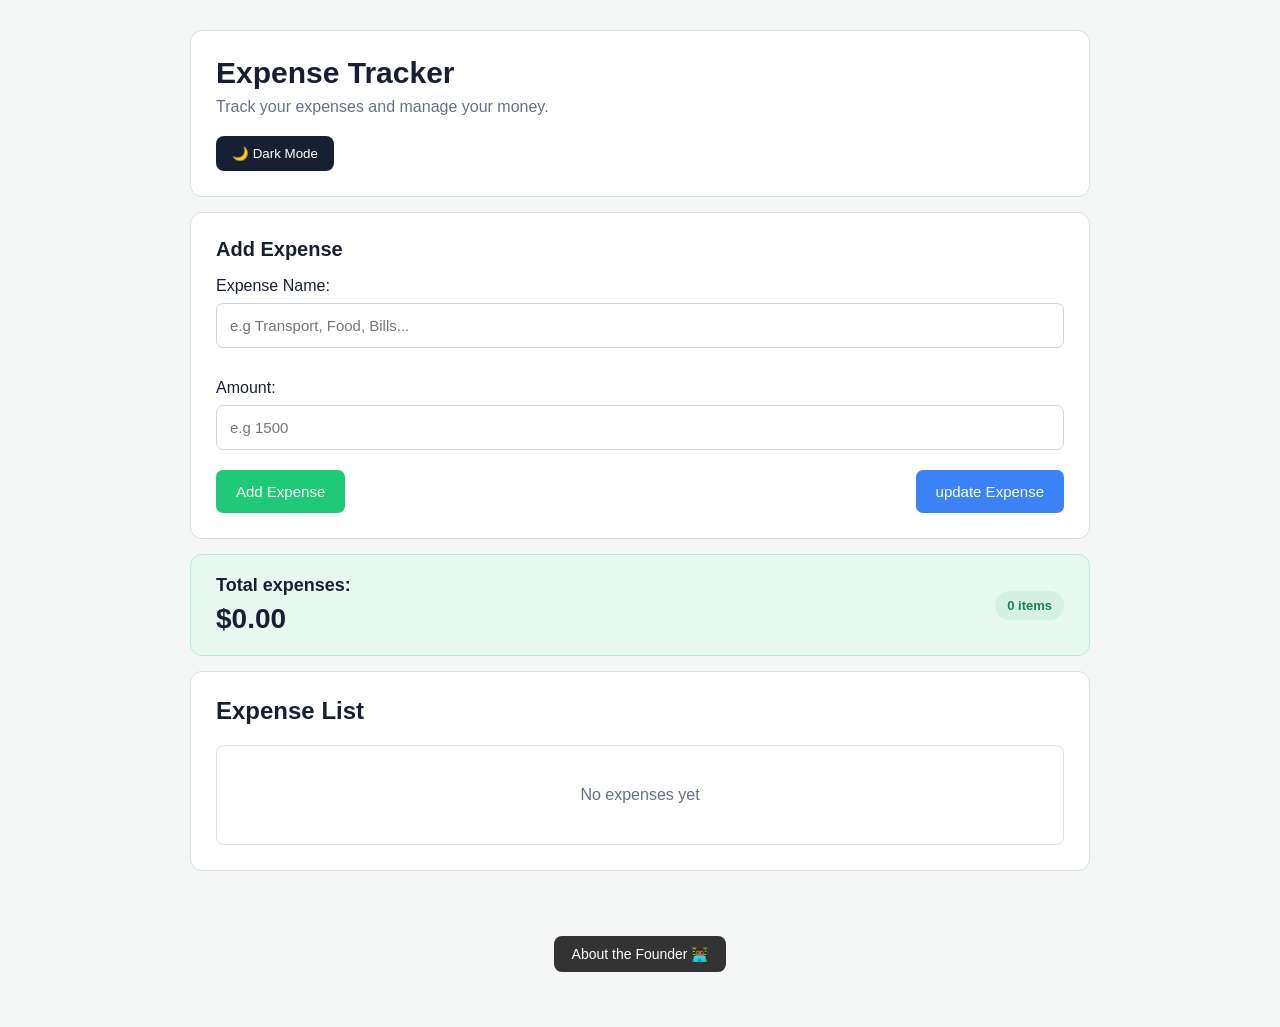
==== index.html @ 55cc368f "Rename expense-tracker.html to index.html" ====
<!DOCTYPE html>
<html>
  <head>
    <link rel="stylesheet" href="expenseui.css">
    <title>Expense Tracker</title>

  </head>
  <body>
      <header>
        <h1>Expense Tracker</h1>
        <p>Track your expenses and manage your money. </p>
        <button class="theme-button">🌙 Dark Mode</button>
      </header>

      <section>
        <p>Add Expense</p>
        <p>Expense Name:</p>
        <input class="expense-name" type="text" placeholder="e.g Transport, Food, Bills...">
        <p>Amount:</p>
        <input class="expense-amount" type="number" placeholder="e.g 1500">
        
        <div class="expenses-buttons">
          <button class="add-button">Add Expense</button>
          <button class="update-button">update Expense</button>
        </div>
        
        
      </section>

      <div class="total-expense">
        <div>
          <h2 >Total expenses:</h2>
         <p class="total-amount">$0.00</p>
        </div>
        
        <p class="expense-count">0 items</p>
      </div>

      <main>
        <h2 >Expense List</h2>
        <div  class="expense-list">
           <p class="no-expenses">No expenses yet</p>
        </div>
       
      </main>

      <footer>
  <a class="founder-link" href="about-founder.html">
    About the Founder 👨🏾‍💻
  </a>
</footer>
<script type="module" src="tracker.js"></script>
  </body>
</html>
---- expenseui.css ----
/* =========================
   GENERAL
========================= */

* {
  box-sizing: border-box;
}

body {
  margin: 0;
  padding: 30px 20px;
  font-family: Arial, sans-serif;
  background-color: #f4f7f6;
  color: #172033;
  transition: background-color 0.3s, color 0.3s;
}

header,
section,
.total-expense,
main {
  max-width: 900px;
  margin-left: auto;
  margin-right: auto;
}

/* =========================
   HEADER
========================= */

header {
  padding: 25px;
  background-color: white;
  border: 1px solid #d9e0e8;
  border-radius: 12px;
}

header h1 {
  margin: 0 0 8px;
  font-size: 30px;
}

header p {
  margin: 0 0 20px;
  color: #667085;
}

.theme-button {
  padding: 10px 16px;
  border: none;
  border-radius: 8px;
  background-color: #172033;
  color: white;
  cursor: pointer;
}

.theme-button:hover {
  opacity: 0.85;
}

/* =========================
   ADD EXPENSE
========================= */

section {
  margin-top: 15px;
  padding: 25px;
  background-color: white;
  border: 1px solid #d9e0e8;
  border-radius: 12px;
}

section > p:first-child {
  margin-top: 0;
  font-size: 20px;
  font-weight: bold;
}

section > p {
  margin-bottom: 8px;
}

input {
  width: 100%;
  padding: 13px;
  margin-bottom: 15px;

  border: 1px solid #cbd5e1;
  border-radius: 7px;

  font-size: 15px;
}

input:focus {
  outline: 2px solid #20c978;
  border-color: transparent;
}

/* =========================
   BUTTONS
========================= */

.expenses-buttons {
  display: flex;
  justify-content: space-between;
  align-items: center;
  margin-top: 5px;
}

.add-button,
.update-button {
  padding: 13px 20px;
  border: none;
  border-radius: 7px;
  color: white;
  font-size: 15px;
  cursor: pointer;
}

.add-button {
  background-color: #20c978;
}

.update-button {
  background-color: #3b82f6;
}

.add-button:hover {
  background-color: #18ad66;
}

.update-button:hover {
  background-color: #2563eb;
}

/* =========================
   TOTAL EXPENSE
========================= */

.total-expense {
  margin-top: 15px;
  padding: 20px 25px;

  display: flex;
  justify-content: space-between;
  align-items: center;

  background-color: #e7f8f0;
  border: 1px solid #b9ead3;
  border-radius: 12px;
}

.total-expense h2 {
  margin: 0 0 7px;
  font-size: 18px;
}

.total-amount {
  margin: 0;
  font-size: 28px;
  font-weight: bold;
}

.expense-count {
  margin: 0;
  padding: 7px 12px;

  border-radius: 20px;

  background-color: #d4f1e3;
  color: #168653;

  font-size: 13px;
  font-weight: bold;
}

/* =========================
   EXPENSE LIST
========================= */

main {
  margin-top: 15px;
  padding: 25px;

  background-color: white;
  border: 1px solid #d9e0e8;
  border-radius: 12px;
}

main > h2 {
  margin-top: 0;
}

.expense-list {
  overflow: hidden;
  border: 1px solid #d9e0e8;
  border-radius: 8px;
}

.expense-item {
  display: grid;
  grid-template-columns: 1.5fr 1fr 1fr auto auto;
  gap: 15px;
  align-items: center;

  padding: 17px;

  border-bottom: 1px solid #e1e5eb;
}

.expense-item:last-child {
  border-bottom: none;
}

/* =========================
   DELETE / EDIT
========================= */

.delete-button,
.edit-button {
  padding: 8px 12px;
  border-radius: 6px;
  background-color: transparent;
  cursor: pointer;
}

.delete-button {
  border: 1px solid #ef4444;
  color: #ef4444;
}

.edit-button {
  border: 1px solid #3b82f6;
  color: #3b82f6;
}

.delete-button:hover {
  background-color: #ef4444;
  color: white;
}

.edit-button:hover {
  background-color: #3b82f6;
  color: white;
}

/* =========================
   NO EXPENSES
========================= */

.no-expenses {
  padding: 40px;
  margin: 0;

  text-align: center;
  color: #667085;
}

/* =========================
   DARK MODE
========================= */

.dark-mode {
  background-color: #09111f;
  color: #f1f5f9;
}

.dark-mode header,
.dark-mode section,
.dark-mode main {
  background-color: #101b2b;
  border-color: #26364b;
}

.dark-mode header p,
.dark-mode .no-expenses {
  color: #94a3b8;
}

.dark-mode input {
  background-color: #0b1524;
  color: white;
  border-color: #334155;
}

.dark-mode input::placeholder {
  color: #64748b;
}

.dark-mode .theme-button {
  background-color: #f1f5f9;
  color: #172033;
}

.dark-mode .total-expense {
  background-color: #073528;
  border-color: #126b4c;
}

.dark-mode .expense-count {
  background-color: #126b4c;
  color: #b8f5d7;
}

.dark-mode .expense-list {
  border-color: #26364b;
}

.dark-mode .expense-item {
  border-color: #26364b;
}

/* =========================
   MOBILE
========================= */

@media (max-width: 650px) {

  body {
    padding: 15px;
  }

  header,
  section,
  main,
  .total-expense {
    padding: 18px;
  }

  header h1 {
    font-size: 24px;
  }

  .expenses-buttons {
    gap: 10px;
  }

  .add-button,
  .update-button {
    flex: 1;
  }

  .expense-item {
    grid-template-columns: 1fr;
    gap: 8px;
  }

  .delete-button,
  .edit-button {
    width: 100%;
  }
}
footer {
  text-align: center;
  margin-top: 40px;
  padding: 25px;
}

.founder-link {
  display: inline-block;
  padding: 10px 18px;
  border-radius: 8px;
  background-color: #333;
  color: white;
  text-decoration: none;
  font-size: 14px;
}

.founder-link:hover {
  opacity: 0.8;
}
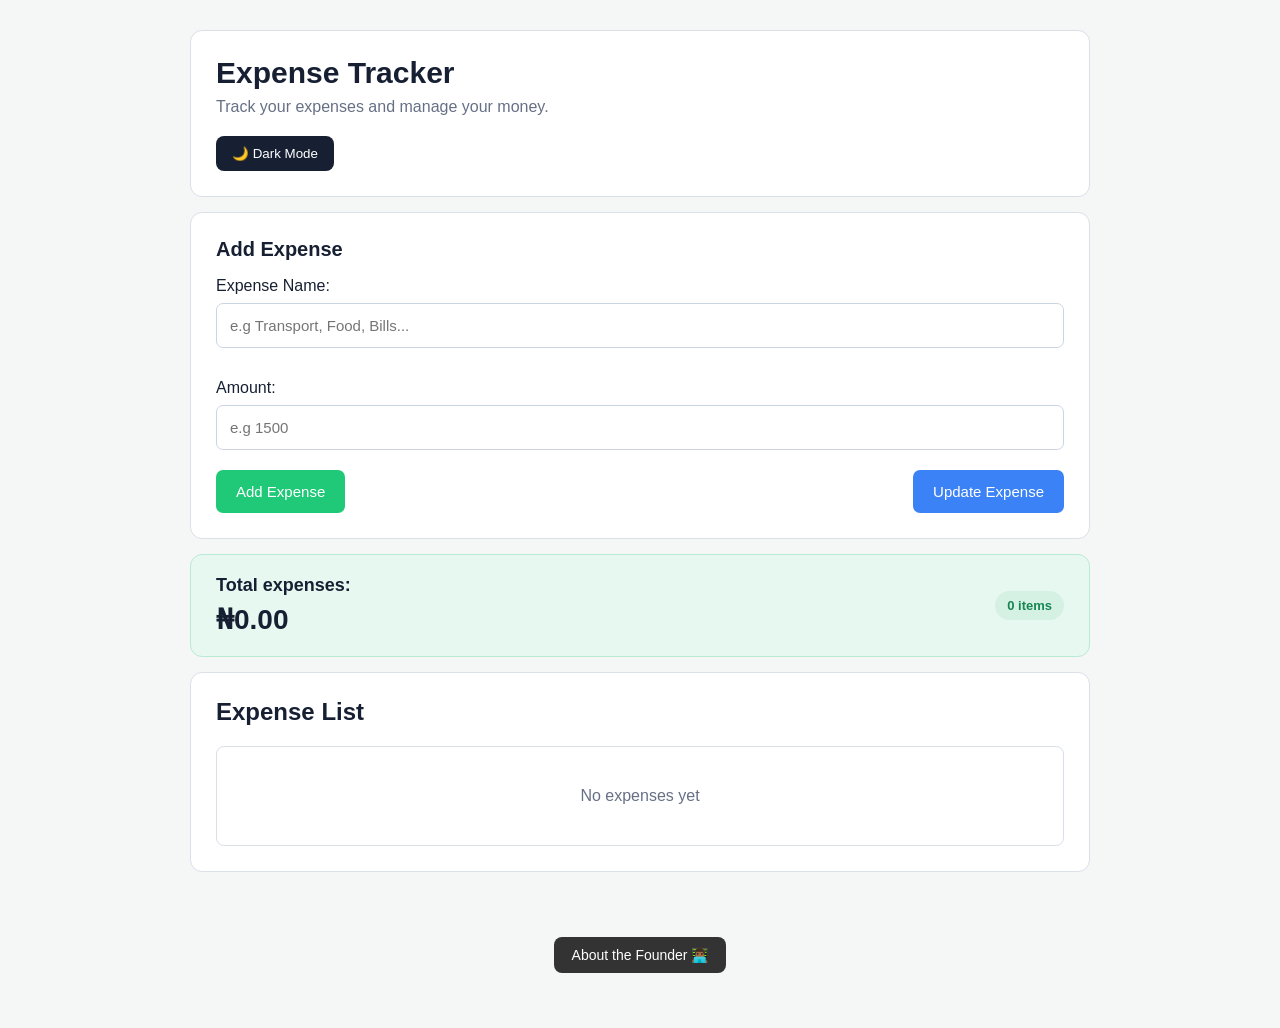
==== commit c8209572: "Merge branch 'main' of https://github.com/OnyebuchiDev/expense-tracker" ====
--- a/index.html
+++ b/index.html
@@ -21,7 +21,7 @@
         
         <div class="expenses-buttons">
           <button class="add-button">Add Expense</button>
-          <button class="update-button">update Expense</button>
+          <button class="update-button">Update Expense</button>
         </div>
         
         
